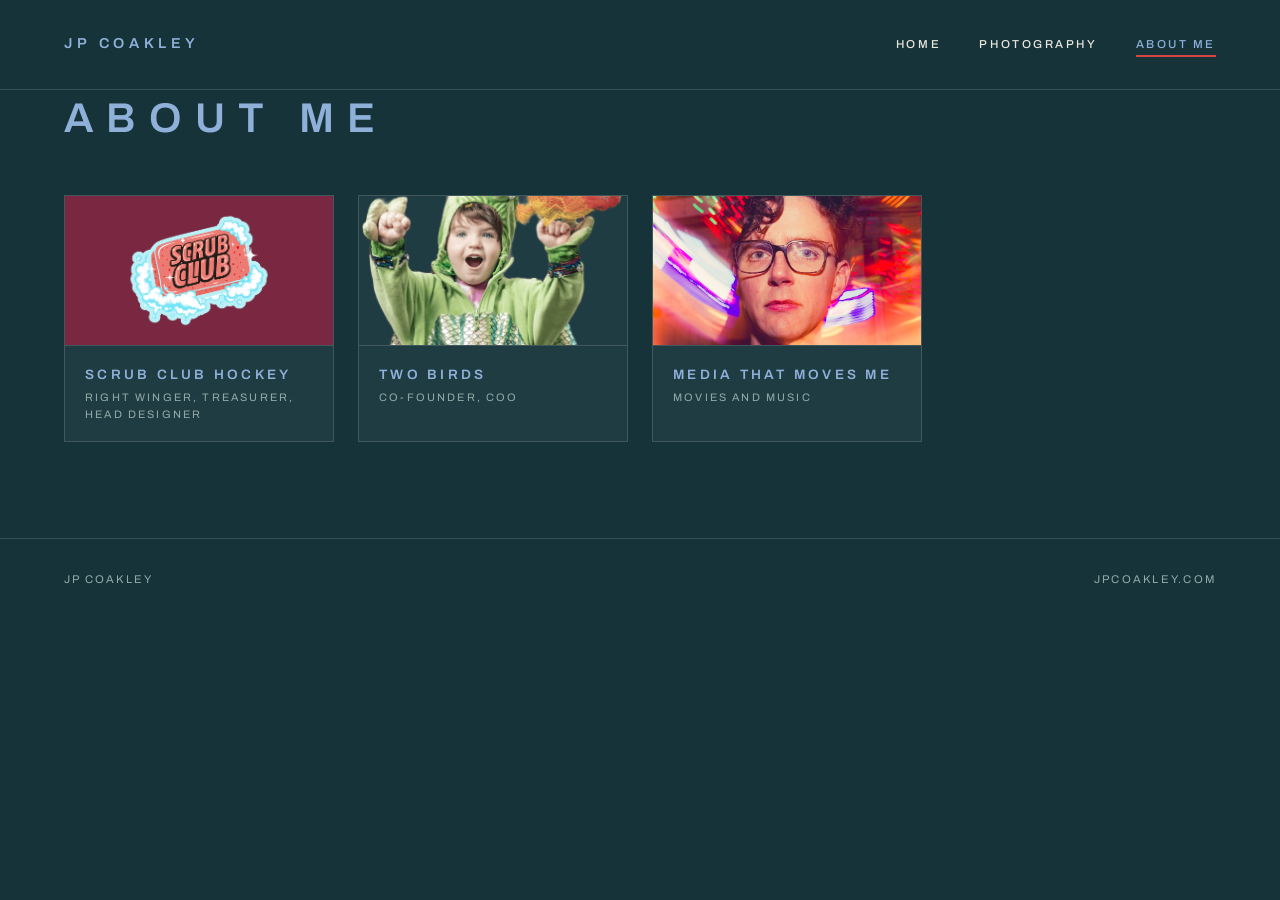
==== about.html @ 8211f5e8 "Home: headshot wireframe in hero Co-Authored-By: Claude Fable 5 <noreply@anthropic.com>" ====
<!DOCTYPE html>
<html lang="en">
<head>
<meta charset="utf-8">
<meta name="viewport" content="width=device-width, initial-scale=1">
<title>About Me — JP Coakley</title>
<link rel="preconnect" href="https://fonts.googleapis.com">
<link rel="preconnect" href="https://fonts.gstatic.com" crossorigin>
<link href="https://fonts.googleapis.com/css2?family=Archivo:wght@400;500;600&display=swap" rel="stylesheet">
<link rel="stylesheet" href="styles.css?v=9">
</head>
<body>

<header>
  <a class="site-name" href="index.html">JP&nbsp;Coakley</a>
  <nav>
    <a href="index.html">Home</a>
    <a href="photography.html">Photography</a>
    <a href="about.html" class="active">About Me</a>
  </nav>
</header>

<main>
  <h1 class="page-title wordmark" style="margin-top:0">About Me</h1>

  <div class="tiles">
    <a class="tile" href="/scrub-club/">
      <img src="assets/about/scrub-club.png" alt="" loading="lazy">
      <span class="tile-name">Scrub Club Hockey</span>
      <span class="tile-count">Right Winger, Treasurer, Head Designer</span>
    </a>
    <a class="tile" href="https://www.twobirdsinc.com/">
      <img src="assets/about/two-birds.png" alt="" loading="lazy">
      <span class="tile-name">Two Birds</span>
      <span class="tile-count">Co-Founder, COO</span>
    </a>
    <a class="tile" href="media.html">
      <img src="assets/lights/all/IMG_8424.jpg" alt="" loading="lazy">
      <span class="tile-name">Media that Moves Me</span>
      <span class="tile-count">Movies and Music</span>
    </a>
  </div>
</main>

<footer>
  <span>JP Coakley</span>
  <span>jpcoakley.com</span>
</footer>

</body>
</html>
---- styles.css ----
/* ------------------------------------------------------------------
   jpcoakley.com — design language drawn from the Lot Shots mark study
   paper:  #F4F3EF   ink/blue: #385A8C   accent red: #C82828
   ------------------------------------------------------------------ */

:root {
  --paper: #16333A;                    /* dark teal ground */
  --blue: #8FB0D9;                     /* brand blue, lightened for dark bg */
  --red: #D8453C;                      /* donut red, brightened for dark bg */
  --ink: #E9E6DC;                      /* warm light text */
  --muted: #93A9A7;
  --line: rgba(233, 230, 220, 0.16);
  --panel: rgba(255, 255, 255, 0.045); /* card / frame surfaces */
  --track: 0.32em; /* signature wide letterspacing */
}

* { margin: 0; padding: 0; box-sizing: border-box; }

html { scroll-behavior: smooth; }

body {
  background: var(--paper);
  color: var(--ink);
  font-family: "Archivo", "Helvetica Neue", Helvetica, Arial, sans-serif;
  font-size: 16px;
  line-height: 1.6;
  -webkit-font-smoothing: antialiased;
}

/* ---------- header / nav ---------- */

header {
  position: sticky;
  top: 0;
  z-index: 40;
  background: var(--paper);
  display: flex;
  align-items: baseline;
  justify-content: space-between;
  gap: 2rem;
  padding: 2rem clamp(1.25rem, 5vw, 4rem);
  border-bottom: 1px solid var(--line);
}

.site-name {
  font-weight: 600;
  font-size: 0.9rem;
  letter-spacing: var(--track);
  text-transform: uppercase;
  color: var(--blue);
  text-decoration: none;
  white-space: nowrap;
}

nav { display: flex; gap: clamp(1rem, 3vw, 2.5rem); }

nav a {
  font-size: 0.72rem;
  font-weight: 500;
  letter-spacing: 0.22em;
  text-transform: uppercase;
  color: var(--ink);
  text-decoration: none;
  padding-bottom: 2px;
  border-bottom: 2px solid transparent;
}

nav a:hover { color: var(--red); }
nav a.active { border-bottom-color: var(--red); color: var(--blue); }

/* ---------- shared layout ---------- */

main { padding: 0 clamp(1.25rem, 5vw, 4rem) 6rem; }

.kicker {
  font-size: 0.68rem;
  font-weight: 500;
  letter-spacing: 0.28em;
  text-transform: uppercase;
  color: var(--muted);
  margin-bottom: 0.75rem;
}

.rule { border: none; border-top: 1px solid var(--line); margin: 4rem 0; }

/* ---------- the donut O (from the Lot Shots mark study) ----------
   ring size ≈ 0.71 cap-height units above cap, stroke 0.175,
   gap 0.040, nudged −0.020 x / −0.015 y for optical centring     */

.donut-o {
  display: inline-block;
  width: 1.06em;
  height: 1.06em;
  border: 0.24em solid var(--red);
  border-radius: 50%;
  vertical-align: baseline;
  margin: 0 0.30em -0.16em 0.02em; /* right margin ≈ tracking + gap 0.040 */
  transform: translate(-0.02em, -0.015em);
}

.donut-o.blue { border-color: var(--blue); }

.sr-only {
  position: absolute;
  width: 1px; height: 1px;
  overflow: hidden;
  clip: rect(0 0 0 0);
  white-space: nowrap;
}

/* ---------- wordmark lockups ---------- */

.wordmark {
  color: var(--blue);
  font-weight: 600;
  text-transform: uppercase;
  letter-spacing: var(--track);
  line-height: 1.35;
}

.hero {
  min-height: 62vh;
  display: flex;
  flex-direction: column;
  justify-content: center;
  padding: 6rem 0 4rem;
}

.hero .wordmark { font-size: clamp(2.4rem, 8vw, 6rem); }

.hero-row {
  display: flex;
  align-items: center;
  justify-content: space-between;
  gap: clamp(2rem, 6vw, 5rem);
  flex-wrap: wrap;
}

.headshot {
  flex: 0 0 auto;
  width: min(300px, 70vw);
  aspect-ratio: 4 / 5;
  margin-bottom: 0;
}

.hero p.tagline {
  margin-top: 2rem;
  max-width: 34rem;
  color: var(--muted);
  font-size: 1.05rem;
}

/* ---------- section cards ---------- */

.section-links {
  display: grid;
  grid-template-columns: repeat(auto-fit, minmax(260px, 1fr));
  gap: 1.5rem;
  margin-top: 3rem;
}

.card {
  display: block;
  border: 1px solid var(--line);
  background: var(--panel);
  padding: 1.25rem 1.5rem;
  text-decoration: none;
  color: var(--ink);
  transition: border-color 120ms ease, transform 120ms ease;
}

.card:hover { border-color: var(--blue); transform: translateY(-2px); }

.card h2 {
  font-size: 0.95rem;
  font-weight: 600;
  letter-spacing: 0.24em;
  text-transform: uppercase;
  color: var(--blue);
  margin-bottom: 0.6rem;
}

.card p { font-size: 0.9rem; color: var(--muted); }

/* ---------- photography / galleries ---------- */

.page-title {
  font-size: clamp(1.6rem, 4.5vw, 2.6rem);
  margin: 4rem 0 0.5rem;
}

.lede { max-width: 38rem; color: var(--muted); margin-top: 1rem; }

.lotshots-mark {
  margin: 5rem auto 3rem;
  text-align: center;
  font-size: clamp(2rem, 6vw, 4rem);
}

.lotshots-mark .line { display: block; }

/* ---------- series tiles (photography index) ---------- */

.tiles {
  display: grid;
  grid-template-columns: repeat(auto-fill, minmax(260px, 1fr));
  gap: 1.5rem;
  margin-top: 3rem;
}

.tile {
  display: block;
  text-decoration: none;
  border: 1px solid var(--line);
  background: var(--panel);
  transition: border-color 120ms ease, transform 120ms ease;
}

.tile:hover { border-color: var(--blue); transform: translateY(-2px); }

.tile img {
  width: 100%;
  aspect-ratio: 16 / 9;          /* shorter, wider tile crop */
  object-fit: cover;
  object-position: center 30%;   /* favor the upper frame (faces) */
  display: block;
  border-bottom: 1px solid var(--line);
}

.tile-name {
  display: block;
  padding: 1.1rem 1.25rem 0.2rem;
  font-size: 0.85rem;
  font-weight: 600;
  letter-spacing: 0.24em;
  text-transform: uppercase;
  color: var(--blue);
}

.tile-count {
  display: block;
  padding: 0 1.25rem 1.1rem;
  font-size: 0.68rem;
  letter-spacing: 0.2em;
  text-transform: uppercase;
  color: var(--muted);
}

.crumb { color: var(--muted); text-decoration: none; letter-spacing: 0.22em; }
.crumb:hover { color: var(--red); }

.series-title {
  text-align: center;
  font-size: clamp(1.4rem, 3.5vw, 2.2rem);
  margin: 1rem 0 0.5rem;
}

.series { margin-top: 4rem; }

.collection-title {
  margin-top: 3.5rem;
  font-size: 0.85rem;
  font-weight: 600;
  letter-spacing: 0.24em;
  text-transform: uppercase;
  color: var(--blue);
}

.gallery {
  columns: 240px;          /* masonry-style: photos keep native aspect ratio */
  column-gap: 1.25rem;
  margin-top: 3rem;
}

.frame {
  display: block;
  margin-bottom: 1.25rem;
  break-inside: avoid;
  border: 1px solid var(--line);
}

div.frame {
  aspect-ratio: 4 / 5;     /* placeholders only */
  background:
    repeating-linear-gradient(
      -45deg,
      rgba(255, 255, 255, 0.05) 0px, rgba(255, 255, 255, 0.05) 18px,
      rgba(255, 255, 255, 0.02) 18px, rgba(255, 255, 255, 0.02) 36px
    );
  display: flex;
  align-items: center;
  justify-content: center;
}

.frame span {
  font-size: 0.62rem;
  font-weight: 500;
  letter-spacing: 0.26em;
  text-transform: uppercase;
  color: var(--muted);
}

.frame img { width: 100%; height: auto; display: block; }

/* ---------- lightbox ---------- */

.lightbox {
  position: fixed;
  inset: 0;
  z-index: 50;
  display: none;
  align-items: center;
  justify-content: center;
  background: rgba(11, 30, 35, 0.97);
}

.lightbox.open { display: flex; }

.lb-stage {
  max-width: min(88vw, 1100px);
  max-height: 84vh;
  margin: 0;
  display: flex;
  align-items: center;
  justify-content: center;
}

.lb-stage img {
  max-width: 100%;
  max-height: 84vh;
  border: 1px solid var(--line);
  background: #fff;
  padding: 8px;
  box-shadow: 0 12px 40px rgba(0, 0, 0, 0.45);
}

.lightbox button {
  background: none;
  border: none;
  cursor: pointer;
  color: var(--blue);
  font-family: inherit;
}

.lb-prev, .lb-next {
  font-size: 3rem;
  line-height: 1;
  padding: 1rem 1.25rem;
  user-select: none;
}

.lb-prev:hover, .lb-next:hover { color: var(--red); }

.lb-close {
  position: absolute;
  top: 1.5rem;
  right: 1.75rem;
  padding: 0.5rem;
}

.lb-donut {
  display: block;
  width: 1.3rem;
  height: 1.3rem;
  border: 0.34rem solid var(--red);
  border-radius: 50%;
  transition: transform 120ms ease;
}

.lb-close:hover .lb-donut { transform: rotate(90deg) scale(1.08); }

.lb-counter {
  position: absolute;
  bottom: 1.5rem;
  left: 50%;
  transform: translateX(-50%);
  font-size: 0.68rem;
  font-weight: 500;
  letter-spacing: 0.28em;
  color: var(--muted);
}

@media (max-width: 560px) {
  .lb-prev, .lb-next {
    position: absolute;
    bottom: 3.5rem;
    z-index: 51;
  }
  .lb-prev { left: 18%; }
  .lb-next { right: 18%; }
  .lb-stage { max-width: 94vw; }
}

/* ---------- projects list ---------- */

.projects {
  display: grid;
  grid-template-columns: repeat(auto-fill, minmax(280px, 1fr));
  gap: 1.5rem;
  margin-top: 3rem;
}

/* ---------- footer ---------- */

footer {
  border-top: 1px solid var(--line);
  padding: 2rem clamp(1.25rem, 5vw, 4rem);
  display: flex;
  justify-content: space-between;
  gap: 2rem;
  flex-wrap: wrap;
  font-size: 0.7rem;
  letter-spacing: 0.2em;
  text-transform: uppercase;
  color: var(--muted);
}

@media (max-width: 560px) {
  header { flex-direction: column; gap: 1rem; }
}
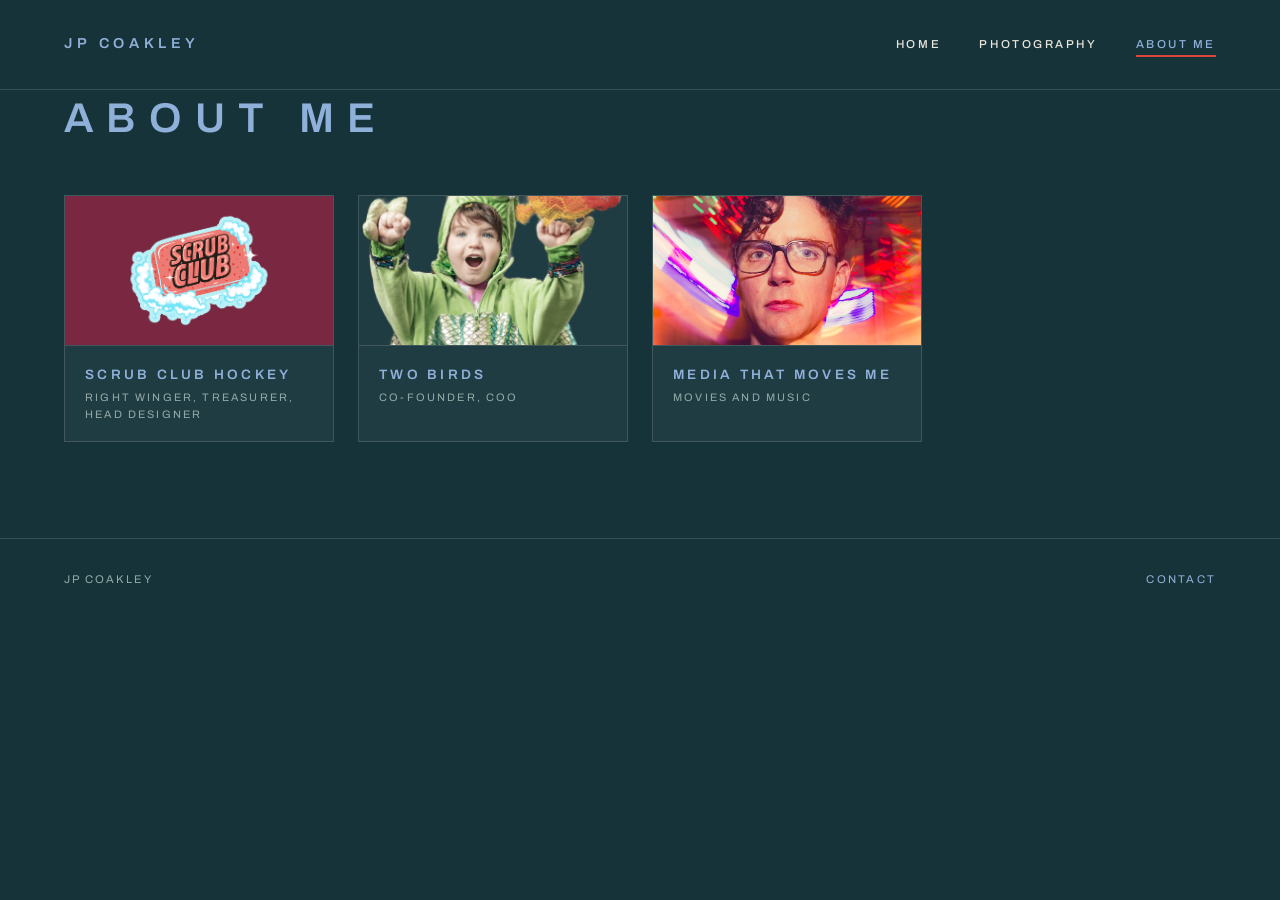
==== commit 2847f0aa: "Footer: Contact link, drop domain text Co-Authored-By: Claude Fable 5 <noreply@anthropic.com>" ====
--- a/about.html
+++ b/about.html
@@ -44,7 +44,7 @@
 
 <footer>
   <span>JP Coakley</span>
-  <span>jpcoakley.com</span>
+  <a class="contact-link" href="mailto:jpcoakley@gmail.com">Contact</a>
 </footer>
 
 </body>
--- a/styles.css
+++ b/styles.css
@@ -418,3 +418,12 @@
 @media (max-width: 560px) {
   header { flex-direction: column; gap: 1rem; }
 }
+
+footer a.contact-link {
+  color: var(--blue);
+  text-decoration: none;
+  letter-spacing: 0.2em;
+  text-transform: uppercase;
+}
+
+footer a.contact-link:hover { color: var(--red); }
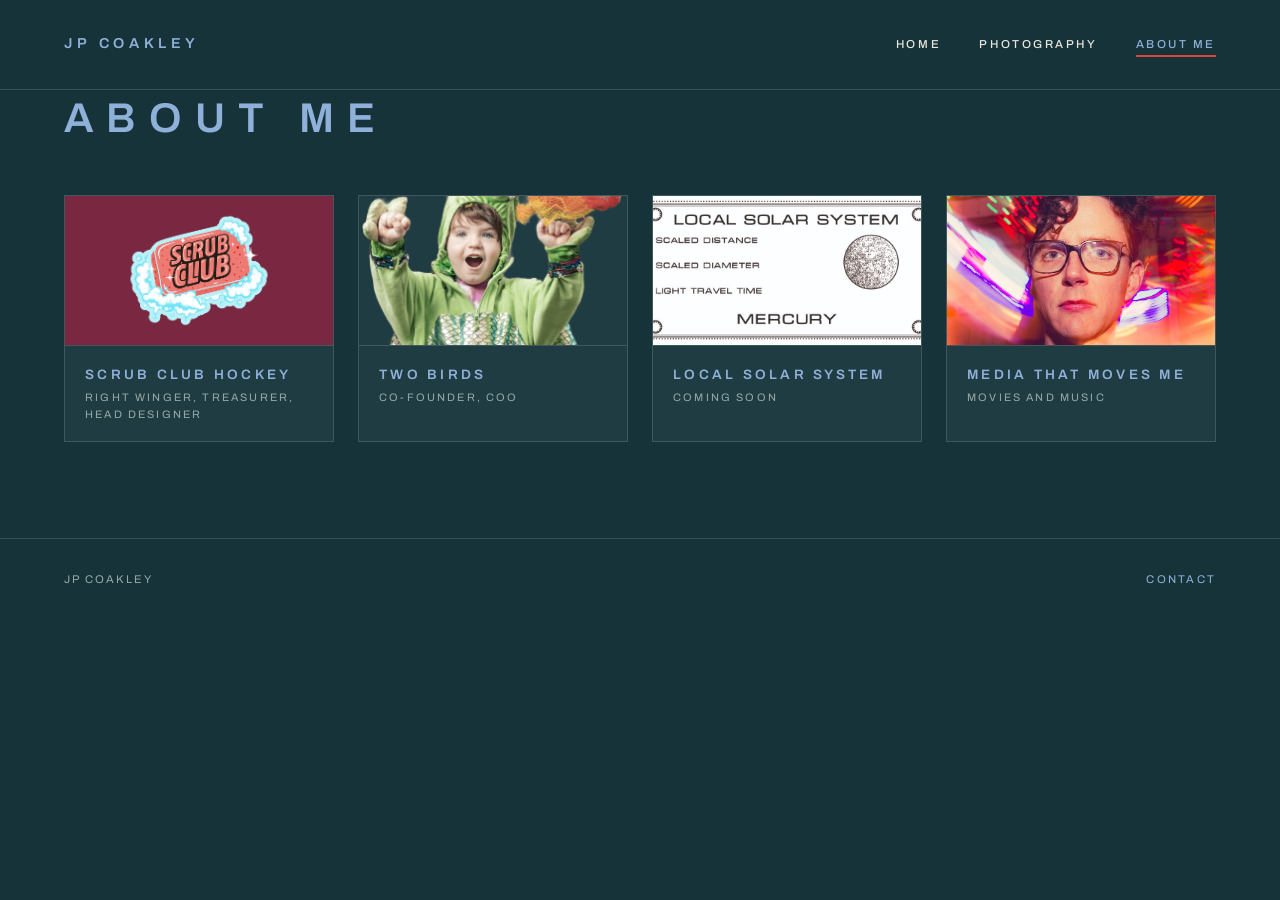
==== commit 62488802: "About Me: Local Solar System card Co-Authored-By: Claude Fable 5 <noreply@anthropic.com>" ====
--- a/about.html
+++ b/about.html
@@ -7,7 +7,7 @@
 <link rel="preconnect" href="https://fonts.googleapis.com">
 <link rel="preconnect" href="https://fonts.gstatic.com" crossorigin>
 <link href="https://fonts.googleapis.com/css2?family=Archivo:wght@400;500;600&display=swap" rel="stylesheet">
-<link rel="stylesheet" href="styles.css?v=9">
+<link rel="stylesheet" href="styles.css?v=12">
 </head>
 <body>
 
@@ -34,6 +34,11 @@
       <span class="tile-name">Two Birds</span>
       <span class="tile-count">Co-Founder, COO</span>
     </a>
+    <div class="tile">
+      <img src="assets/about/local-solar-system.jpg" alt="" loading="lazy">
+      <span class="tile-name">Local Solar System</span>
+      <span class="tile-count">Coming soon</span>
+    </div>
     <a class="tile" href="media.html">
       <img src="assets/lights/all/IMG_8424.jpg" alt="" loading="lazy">
       <span class="tile-name">Media that Moves Me</span>
--- a/styles.css
+++ b/styles.css
@@ -199,6 +199,110 @@
 
 .lotshots-mark .line { display: block; }
 
+/* ---------- series bubbles (photography index) ---------- */
+
+.bubblespace {
+  position: relative;
+  height: clamp(440px, 72vh, 760px);
+  margin-top: 2rem;
+}
+
+/* pre-JS / no-JS fallback: calm inline layout */
+.bubble {
+  display: inline-block;
+  text-decoration: none;
+  text-align: center;
+  margin: 1.5rem;
+  transition: filter 200ms ease;
+}
+
+.bubblespace.ready .bubble {
+  position: absolute;
+  margin: 0;
+  left: 0;
+  top: 0;
+  will-change: transform;
+  cursor: grab;
+  touch-action: none;        /* pointer dragging on touch screens */
+  user-select: none;
+  -webkit-user-select: none;
+}
+
+.bubblespace.ready .bubble.grabbed { cursor: grabbing; }
+.bubblespace.ready .bubble img { -webkit-user-drag: none; }
+
+.orb {
+  display: block;
+  margin: 0 auto;
+  position: relative;
+  width: var(--d, 180px);
+  height: var(--d, 180px);
+  border-radius: 50%;
+  overflow: hidden;
+  border: 1px solid rgba(233, 230, 220, 0.35); /* bright rim defines edges on overlap */
+  background: radial-gradient(circle at 50% 62%,
+    rgba(255, 255, 255, 0.07), rgba(255, 255, 255, 0.02) 70%);
+  box-shadow:
+    inset 0 -18px 40px rgba(0, 0, 0, 0.35),
+    inset 0 0 24px rgba(143, 176, 217, 0.18),  /* soft blue inner glow */
+    0 18px 50px rgba(0, 0, 0, 0.35);
+}
+
+.orb img {
+  width: 100%;
+  height: 100%;
+  object-fit: cover;
+  object-position: center 30%;
+  display: block;
+  opacity: 0.74;                 /* translucent: overlapping bubbles show through */
+}
+
+/* moving specular reflection — --gx/--gy driven by mouse or device tilt */
+.orb::after {
+  content: "";
+  position: absolute;
+  inset: 0;
+  border-radius: 50%;
+  background:
+    radial-gradient(circle at var(--gx, 30%) var(--gy, 24%),
+      rgba(255, 255, 255, 0.42), rgba(255, 255, 255, 0.10) 26%,
+      transparent 44%),
+    radial-gradient(circle at calc(100% - var(--gx, 30%)) calc(100% - var(--gy, 24%)),
+      rgba(143, 176, 217, 0.16), transparent 40%);
+  pointer-events: none;
+}
+
+.bubble:hover .orb {
+  box-shadow:
+    inset 0 -18px 40px rgba(0, 0, 0, 0.45),
+    0 18px 50px rgba(0, 0, 0, 0.35),
+    0 0 0 2px var(--blue);
+}
+
+.bubble-label {
+  display: block;
+  margin-top: 0.8rem;
+  font-size: 0.7rem;
+  font-weight: 600;
+  letter-spacing: 0.24em;
+  text-transform: uppercase;
+  color: var(--blue);
+}
+
+.bubble-count {
+  display: block;
+  margin-top: 0.15rem;
+  font-size: 0.6rem;
+  letter-spacing: 0.2em;
+  text-transform: uppercase;
+  color: var(--muted);
+}
+
+@media (prefers-reduced-motion: reduce) {
+  .bubblespace.ready { height: auto; text-align: center; }
+  .bubblespace.ready .bubble { position: static; display: inline-block; margin: 1.5rem; transform: none !important; filter: none !important; }
+}
+
 /* ---------- series tiles (photography index) ---------- */
 
 .tiles {
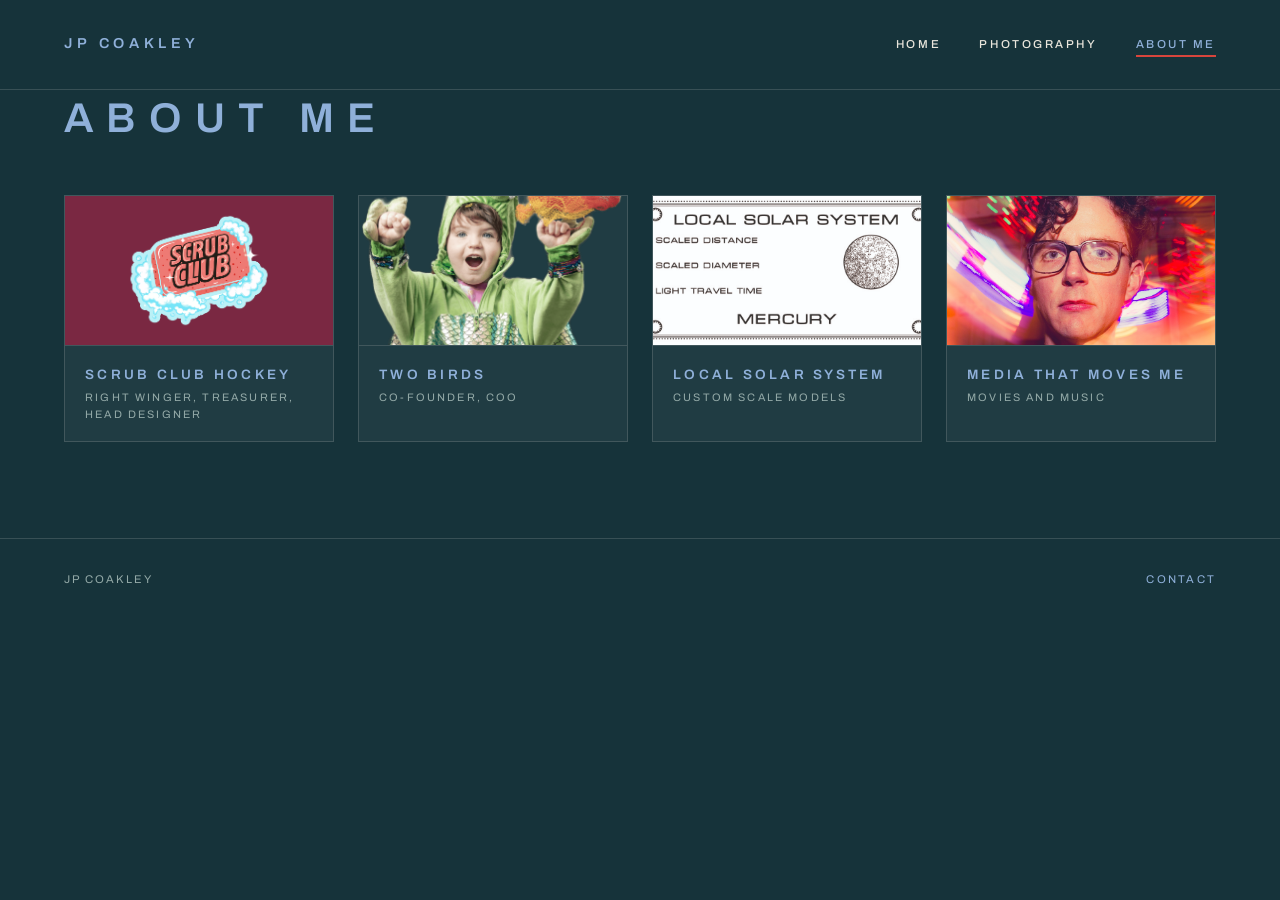
==== commit d0608d83: "Local Solar System: product page with live scale preview Custom-scaled plaque sets (Sun + eight plan" ====
--- a/about.html
+++ b/about.html
@@ -34,11 +34,11 @@
       <span class="tile-name">Two Birds</span>
       <span class="tile-count">Co-Founder, COO</span>
     </a>
-    <div class="tile">
+    <a class="tile" href="local-solar-system.html">
       <img src="assets/about/local-solar-system.jpg" alt="" loading="lazy">
       <span class="tile-name">Local Solar System</span>
-      <span class="tile-count">Coming soon</span>
-    </div>
+      <span class="tile-count">Custom Scale Models</span>
+    </a>
     <a class="tile" href="media.html">
       <img src="assets/lights/all/IMG_8424.jpg" alt="" loading="lazy">
       <span class="tile-name">Media that Moves Me</span>
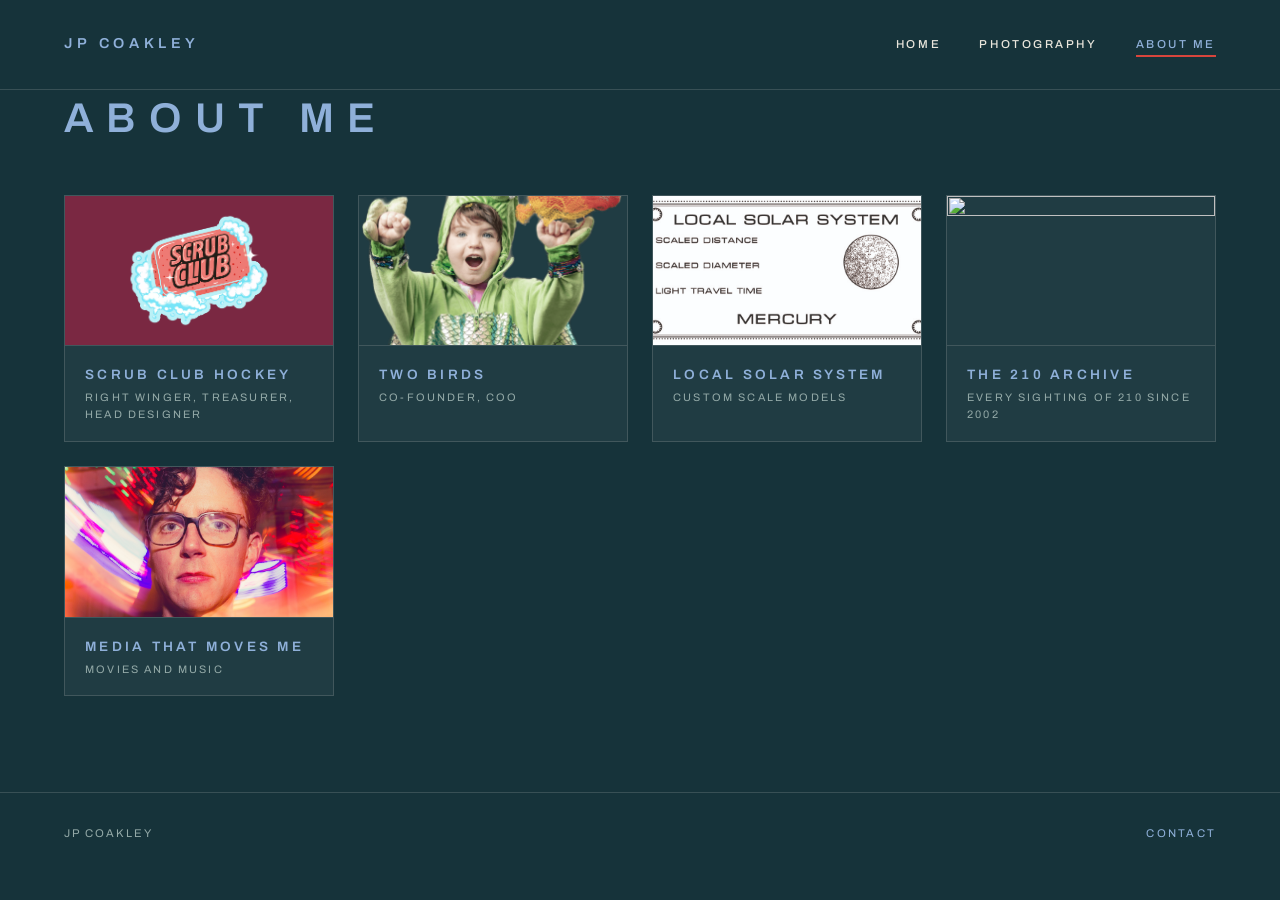
==== commit 8ce62ddb: "About: add The 210 Archive card" ====
--- a/about.html
+++ b/about.html
@@ -39,6 +39,11 @@
       <span class="tile-name">Local Solar System</span>
       <span class="tile-count">Custom Scale Models</span>
     </a>
+    <a class="tile" href="https://the210archive.com">
+      <img src="assets/about/210-archive.svg" alt="" loading="lazy">
+      <span class="tile-name">The 210 Archive</span>
+      <span class="tile-count">Every sighting of 210 since 2002</span>
+    </a>
     <a class="tile" href="media.html">
       <img src="assets/lights/all/IMG_8424.jpg" alt="" loading="lazy">
       <span class="tile-name">Media that Moves Me</span>
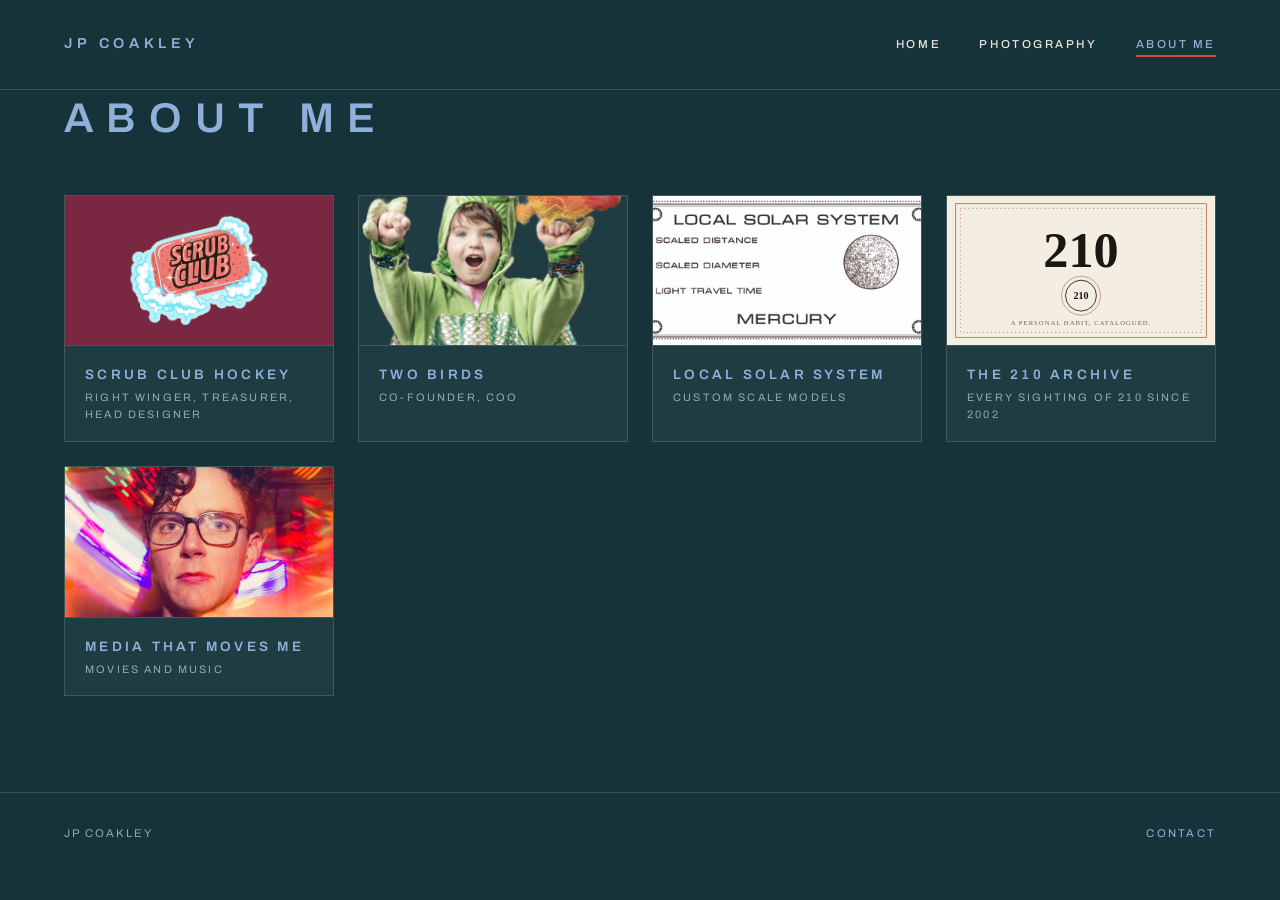
==== commit 009a0e98: "Private: noindex + robots.txt" ====
--- a/about.html
+++ b/about.html
@@ -3,6 +3,7 @@
 <head>
 <meta charset="utf-8">
 <meta name="viewport" content="width=device-width, initial-scale=1">
+<meta name="robots" content="noindex, nofollow">
 <title>About Me — JP Coakley</title>
 <link rel="preconnect" href="https://fonts.googleapis.com">
 <link rel="preconnect" href="https://fonts.gstatic.com" crossorigin>
